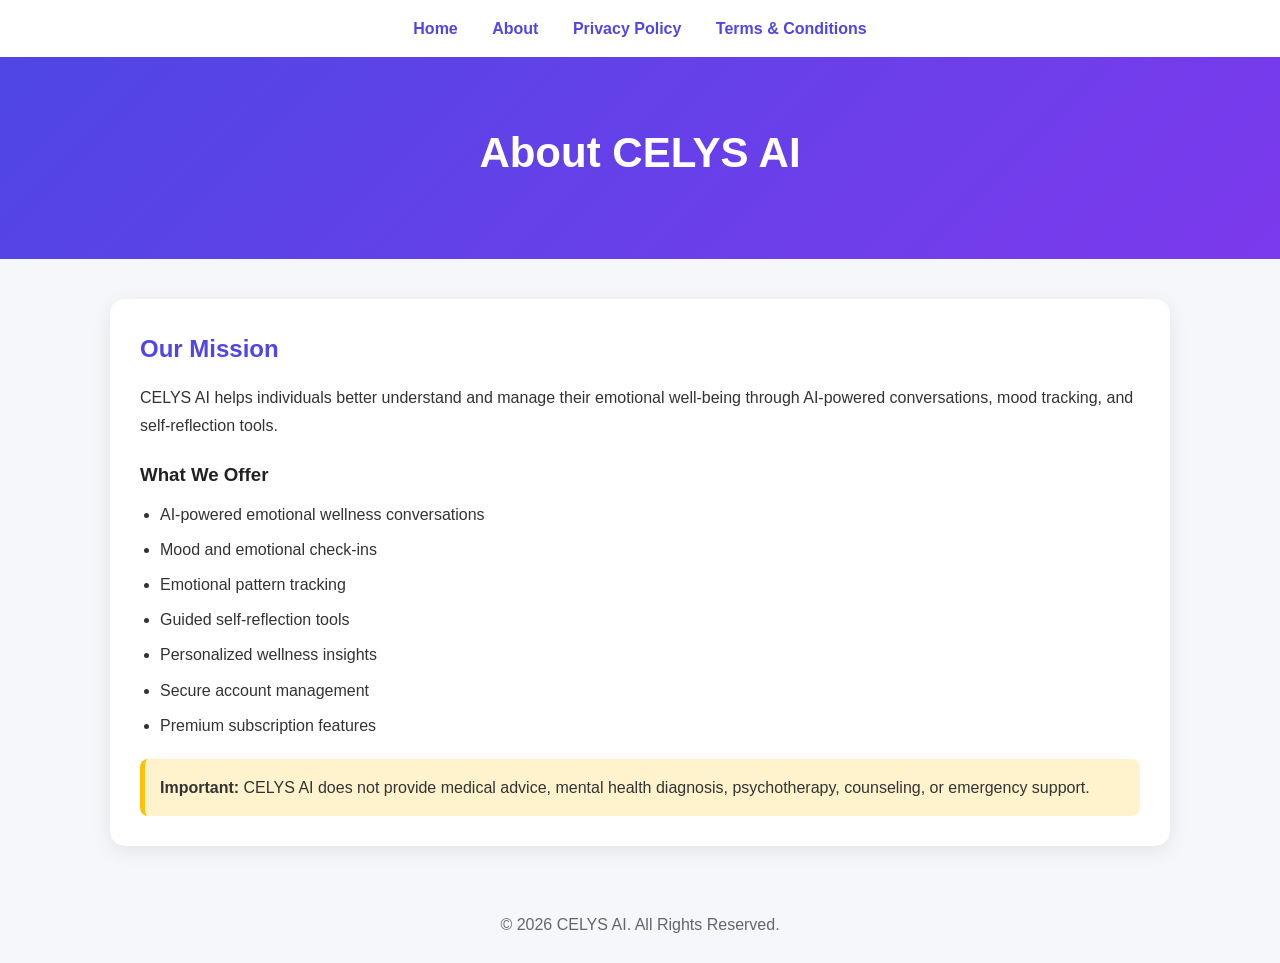
==== about.html @ 309398f0 "Initial website files" ====
<!DOCTYPE html>
<html lang="en">
<head>
<meta charset="UTF-8">
<meta name="viewport" content="width=device-width, initial-scale=1.0">
<title>About CELYS AI</title>
<link rel="stylesheet" href="assets/css/style.css">
</head>
<body>

<nav>
    <a href="index.html">Home</a>
    <a href="about.html">About</a>
    <a href="privacy-policy.html">Privacy Policy</a>
    <a href="terms-and-conditions.html">Terms & Conditions</a>
</nav>

<header>
    <h1>About CELYS AI</h1>
</header>

<div class="container">

<div class="card">
<h2>Our Mission</h2>
<p>
CELYS AI helps individuals better understand and manage their emotional well-being through
AI-powered conversations, mood tracking, and self-reflection tools.
</p>

<h3>What We Offer</h3>

<ul>
<li>AI-powered emotional wellness conversations</li>
<li>Mood and emotional check-ins</li>
<li>Emotional pattern tracking</li>
<li>Guided self-reflection tools</li>
<li>Personalized wellness insights</li>
<li>Secure account management</li>
<li>Premium subscription features</li>
</ul>

<div class="notice">
<strong>Important:</strong> CELYS AI does not provide medical advice,
mental health diagnosis, psychotherapy, counseling, or emergency support.
</div>

</div>

</div>

<footer>
© 2026 CELYS AI. All Rights Reserved.
</footer>

</body>
</html>
---- assets/css/style.css ----
* {
    margin: 0;
    padding: 0;
    box-sizing: border-box;
    font-family: "Segoe UI", sans-serif;
}

body {
    background: #f5f7fb;
    color: #333;
    line-height: 1.7;
}

header {
    background: linear-gradient(135deg, #4f46e5, #7c3aed);
    color: #fff;
    padding: 60px 20px;
    text-align: center;
}

header h1 {
    font-size: 42px;
    margin-bottom: 10px;
}

header p {
    opacity: 0.9;
}

.container {
    max-width: 1100px;
    margin: 40px auto;
    padding: 0 20px;
}

.card {
    background: #fff;
    padding: 30px;
    margin-bottom: 25px;
    border-radius: 15px;
    box-shadow: 0 5px 20px rgba(0,0,0,.08);
}

.card h2 {
    color: #4f46e5;
    margin-bottom: 15px;
}

.card h3 {
    margin-top: 20px;
    margin-bottom: 10px;
    color: #222;
}

.card ul {
    padding-left: 20px;
}

.card li {
    margin-bottom: 8px;
}

nav {
    background: white;
    box-shadow: 0 2px 10px rgba(0,0,0,.08);
    padding: 15px;
    text-align: center;
}

nav a {
    text-decoration: none;
    color: #4f46e5;
    margin: 0 15px;
    font-weight: 600;
}

nav a:hover {
    color: #7c3aed;
}

footer {
    text-align: center;
    padding: 25px;
    color: #666;
    margin-top: 40px;
}

.notice {
    background: #fff3cd;
    border-left: 5px solid #ffc107;
    padding: 15px;
    margin-top: 20px;
    border-radius: 8px;
}

.contact {
    background: #eef2ff;
    padding: 15px;
    border-radius: 10px;
    margin-top: 15px;
}

@media(max-width:768px) {
    header h1 {
        font-size: 30px;
    }

    .card {
        padding: 20px;
    }

    nav a {
        display: block;
        margin: 10px 0;
    }
}
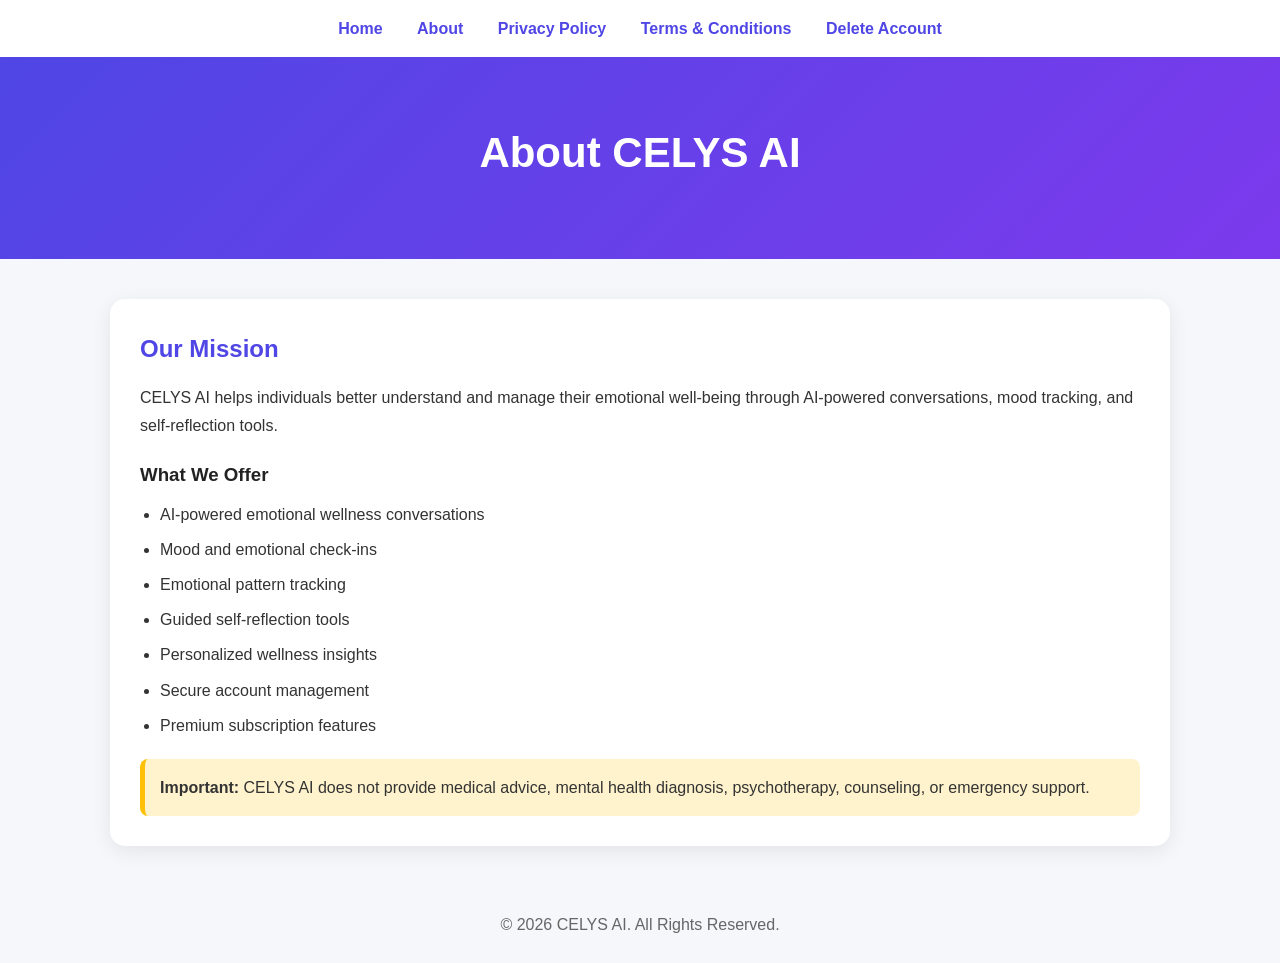
==== commit 16838bd8: "Add "Delete Account" link and update privacy policy with account deletion reference" ====
--- a/about.html
+++ b/about.html
@@ -13,6 +13,7 @@
     <a href="about.html">About</a>
     <a href="privacy-policy.html">Privacy Policy</a>
     <a href="terms-and-conditions.html">Terms & Conditions</a>
+    <a href="delete-account.html">Delete Account</a>
 </nav>
 
 <header>
--- a/assets/css/style.css
+++ b/assets/css/style.css
@@ -52,7 +52,8 @@
     color: #222;
 }
 
-.card ul {
+.card ul,
+.card ol {
     padding-left: 20px;
 }
 
